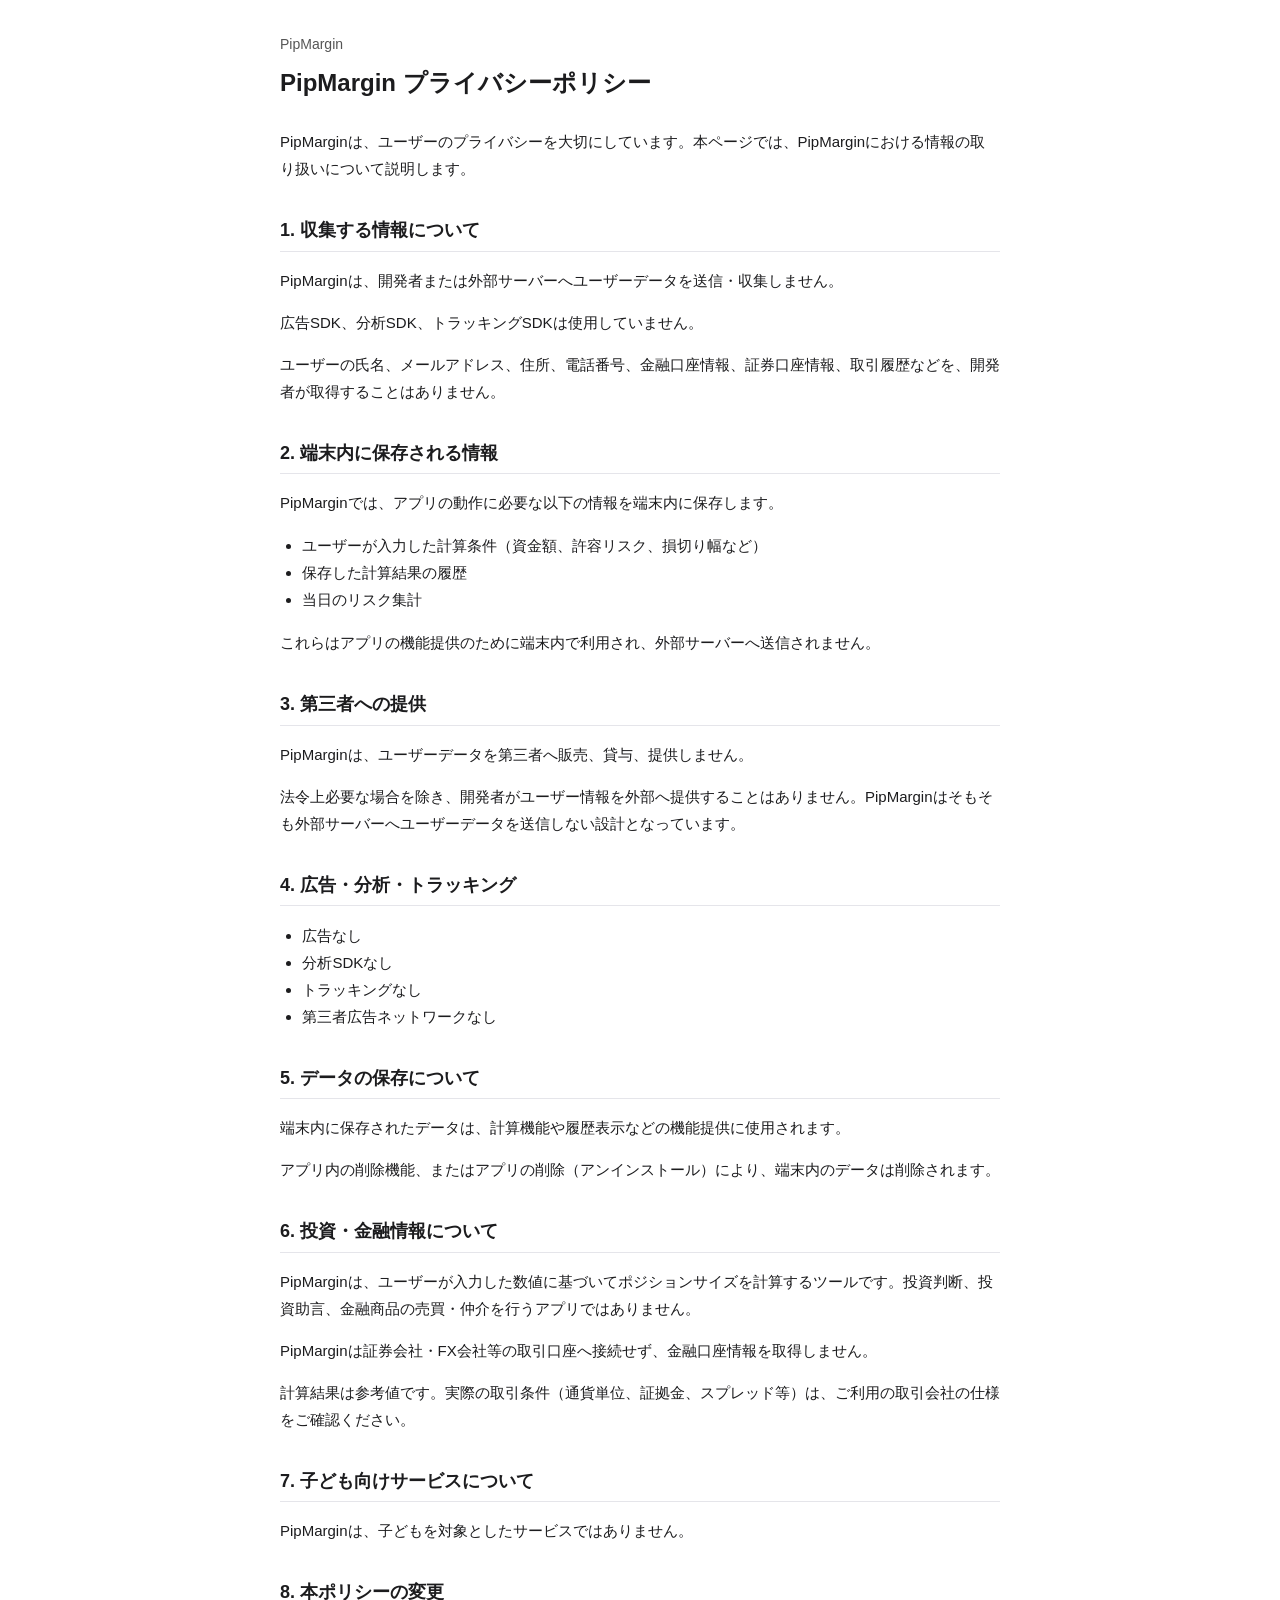
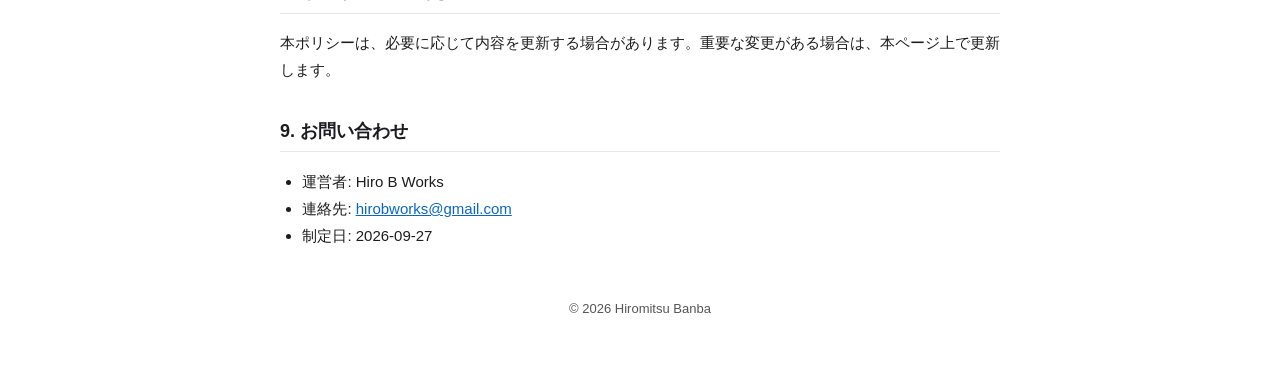
==== pipmargin-privacy-policy/index.html @ 07645f34 "Add PipMargin privacy policy" ====
<!DOCTYPE html>
<html lang="ja">
<head>
<meta charset="utf-8">
<meta name="viewport" content="width=device-width, initial-scale=1">
<title>PipMargin プライバシーポリシー</title>
<style>
  :root { --bg:#ffffff; --text:#1c1c1e; --sub:#555; --line:#e5e5ea; --accent:#0a66c2; }
  @media (prefers-color-scheme: dark) {
    :root { --bg:#1c1c1e; --text:#f2f2f7; --sub:#aeaeb2; --line:#3a3a3c; --accent:#4da3ff; }
  }
  body { margin:0; background:var(--bg); color:var(--text);
         font-family:-apple-system, BlinkMacSystemFont, "Hiragino Sans", "Hiragino Kaku Gothic ProN", sans-serif;
         line-height:1.8; }
  main { max-width:720px; margin:0 auto; padding:32px 20px 64px; }
  .app { color:var(--sub); font-size:14px; margin:0; }
  h1 { font-size:24px; margin:4px 0 24px; }
  h2 { font-size:18px; margin:32px 0 8px; padding-bottom:4px; border-bottom:1px solid var(--line); }
  p, li { font-size:15px; }
  ul { padding-left:1.4em; }
  a { color:var(--accent); }
  footer { margin-top:48px; color:var(--sub); font-size:13px; text-align:center; }
</style>
</head>
<body>
<main>
  <p class="app">PipMargin</p>
  <h1>PipMargin プライバシーポリシー</h1>

  <p>PipMarginは、ユーザーのプライバシーを大切にしています。本ページでは、PipMarginにおける情報の取り扱いについて説明します。</p>

  <h2>1. 収集する情報について</h2>
  <p>PipMarginは、開発者または外部サーバーへユーザーデータを送信・収集しません。</p>
  <p>広告SDK、分析SDK、トラッキングSDKは使用していません。</p>
  <p>ユーザーの氏名、メールアドレス、住所、電話番号、金融口座情報、証券口座情報、取引履歴などを、開発者が取得することはありません。</p>

  <h2>2. 端末内に保存される情報</h2>
  <p>PipMarginでは、アプリの動作に必要な以下の情報を端末内に保存します。</p>
  <ul>
    <li>ユーザーが入力した計算条件（資金額、許容リスク、損切り幅など）</li>
    <li>保存した計算結果の履歴</li>
    <li>当日のリスク集計</li>
  </ul>
  <p>これらはアプリの機能提供のために端末内で利用され、外部サーバーへ送信されません。</p>

  <h2>3. 第三者への提供</h2>
  <p>PipMarginは、ユーザーデータを第三者へ販売、貸与、提供しません。</p>
  <p>法令上必要な場合を除き、開発者がユーザー情報を外部へ提供することはありません。PipMarginはそもそも外部サーバーへユーザーデータを送信しない設計となっています。</p>

  <h2>4. 広告・分析・トラッキング</h2>
  <ul>
    <li>広告なし</li>
    <li>分析SDKなし</li>
    <li>トラッキングなし</li>
    <li>第三者広告ネットワークなし</li>
  </ul>

  <h2>5. データの保存について</h2>
  <p>端末内に保存されたデータは、計算機能や履歴表示などの機能提供に使用されます。</p>
  <p>アプリ内の削除機能、またはアプリの削除（アンインストール）により、端末内のデータは削除されます。</p>

  <h2>6. 投資・金融情報について</h2>
  <p>PipMarginは、ユーザーが入力した数値に基づいてポジションサイズを計算するツールです。投資判断、投資助言、金融商品の売買・仲介を行うアプリではありません。</p>
  <p>PipMarginは証券会社・FX会社等の取引口座へ接続せず、金融口座情報を取得しません。</p>
  <p>計算結果は参考値です。実際の取引条件（通貨単位、証拠金、スプレッド等）は、ご利用の取引会社の仕様をご確認ください。</p>

  <h2>7. 子ども向けサービスについて</h2>
  <p>PipMarginは、子どもを対象としたサービスではありません。</p>

  <h2>8. 本ポリシーの変更</h2>
  <p>本ポリシーは、必要に応じて内容を更新する場合があります。重要な変更がある場合は、本ページ上で更新します。</p>

  <h2>9. お問い合わせ</h2>
  <ul>
    <li>運営者: Hiro B Works</li>
    <li>連絡先: <a href="mailto:hirobworks@gmail.com">hirobworks@gmail.com</a></li>
    <li>制定日: 2026-09-27</li>
  </ul>

  <footer>© 2026 Hiromitsu Banba</footer>
</main>
</body>
</html>
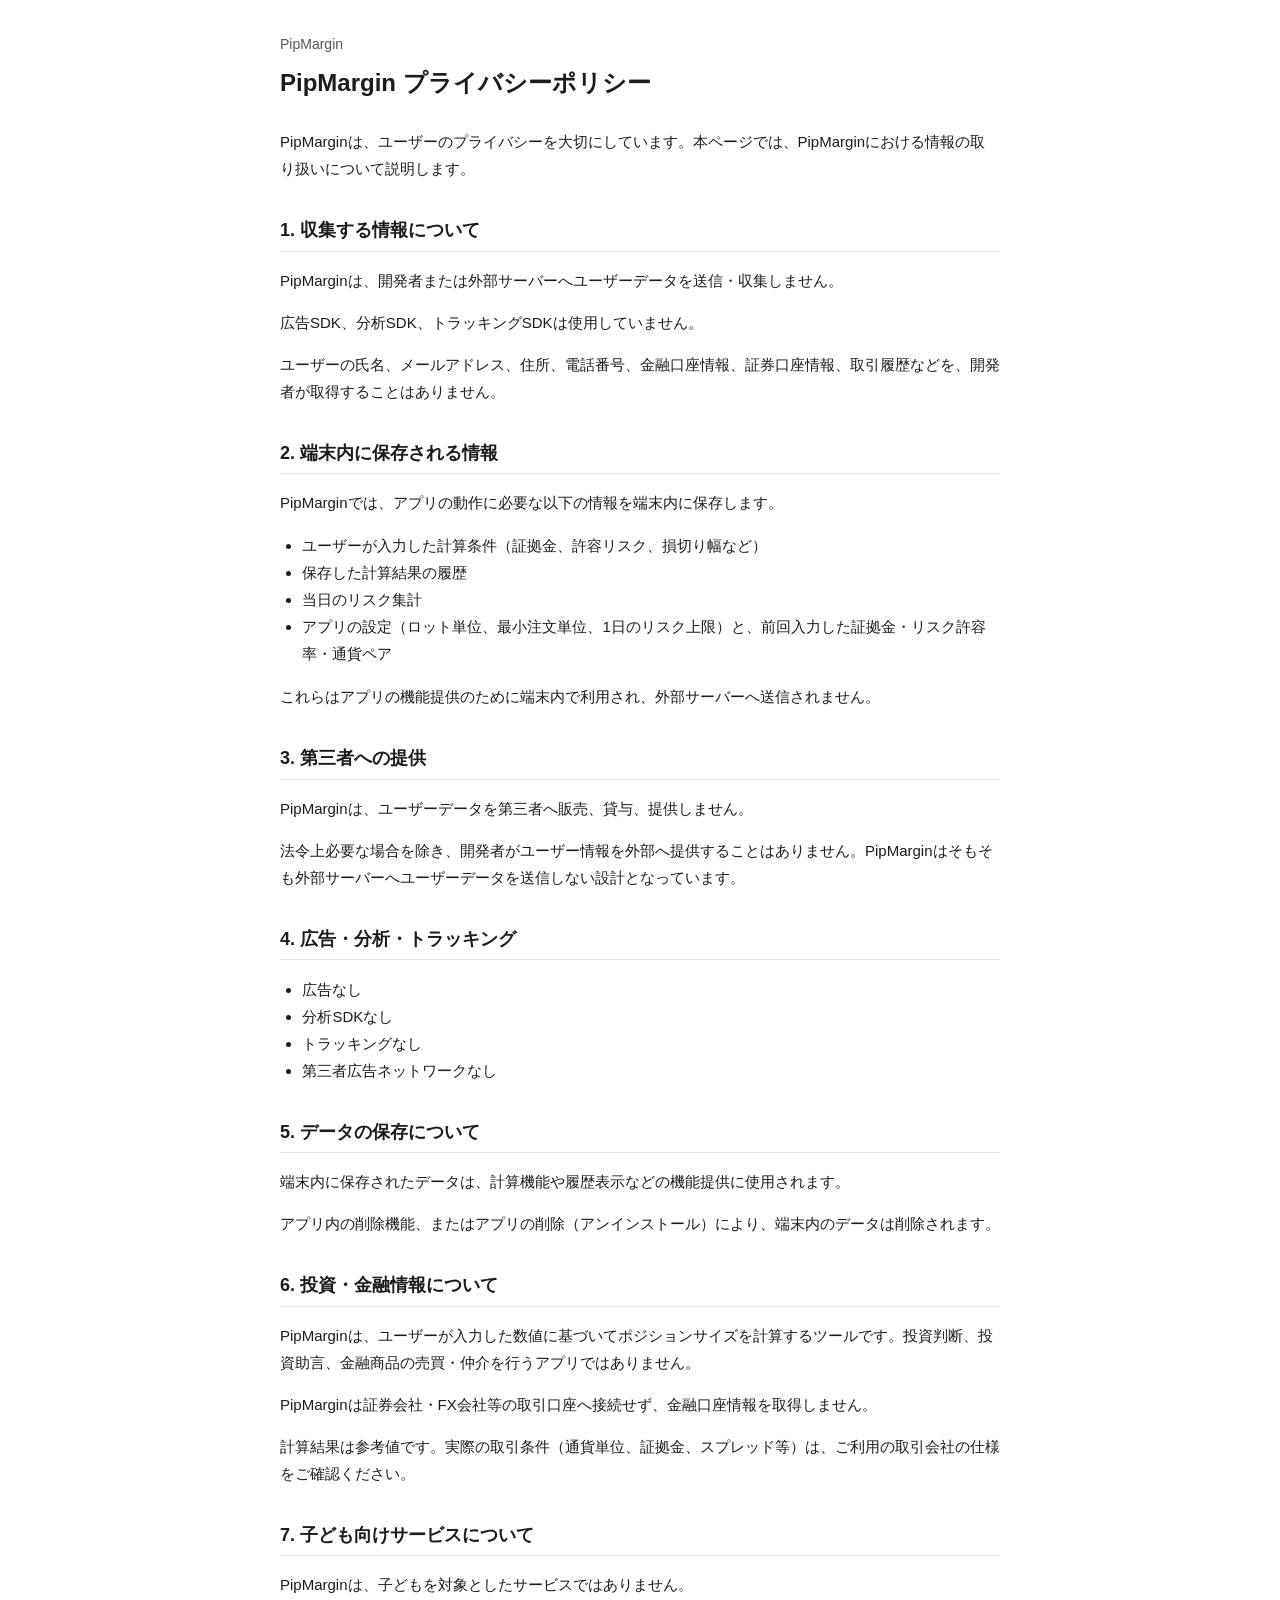
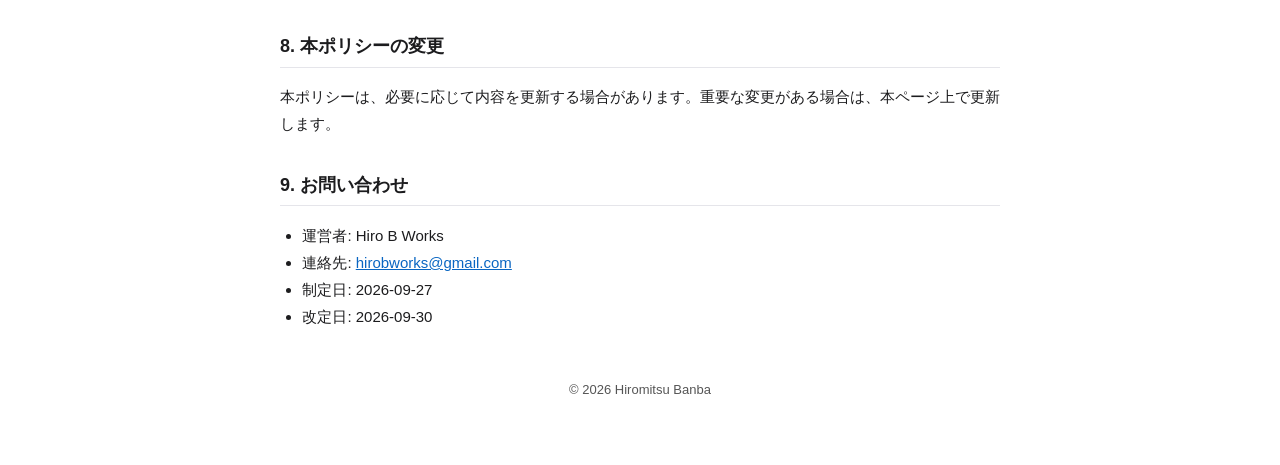
==== commit 646cbe12: "PipMargin プライバシーポリシーをv1.1に更新" ====
--- a/pipmargin-privacy-policy/index.html
+++ b/pipmargin-privacy-policy/index.html
@@ -37,9 +37,10 @@
   <h2>2. 端末内に保存される情報</h2>
   <p>PipMarginでは、アプリの動作に必要な以下の情報を端末内に保存します。</p>
   <ul>
-    <li>ユーザーが入力した計算条件（資金額、許容リスク、損切り幅など）</li>
+    <li>ユーザーが入力した計算条件（証拠金、許容リスク、損切り幅など）</li>
     <li>保存した計算結果の履歴</li>
     <li>当日のリスク集計</li>
+    <li>アプリの設定（ロット単位、最小注文単位、1日のリスク上限）と、前回入力した証拠金・リスク許容率・通貨ペア</li>
   </ul>
   <p>これらはアプリの機能提供のために端末内で利用され、外部サーバーへ送信されません。</p>
 
@@ -75,6 +76,7 @@
     <li>運営者: Hiro B Works</li>
     <li>連絡先: <a href="mailto:hirobworks@gmail.com">hirobworks@gmail.com</a></li>
     <li>制定日: 2026-09-27</li>
+    <li>改定日: 2026-09-30</li>
   </ul>
 
   <footer>© 2026 Hiromitsu Banba</footer>
